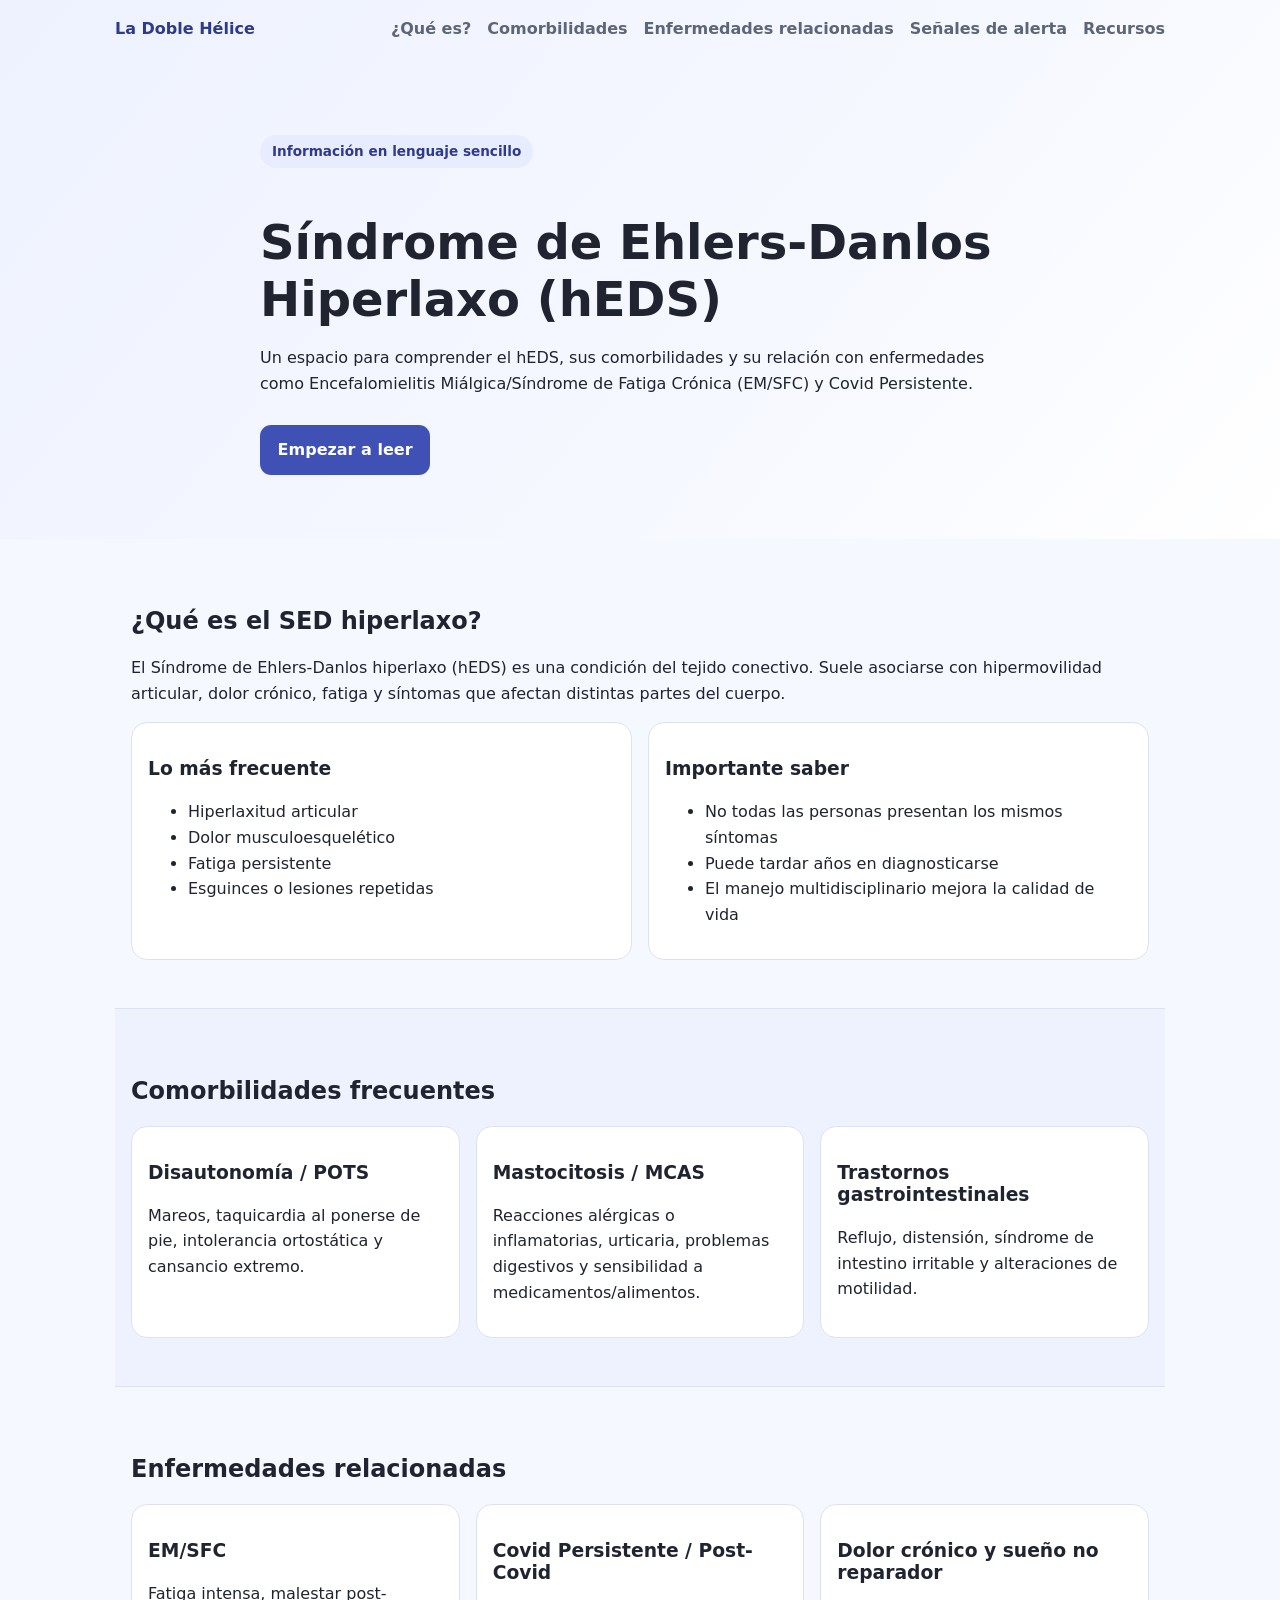
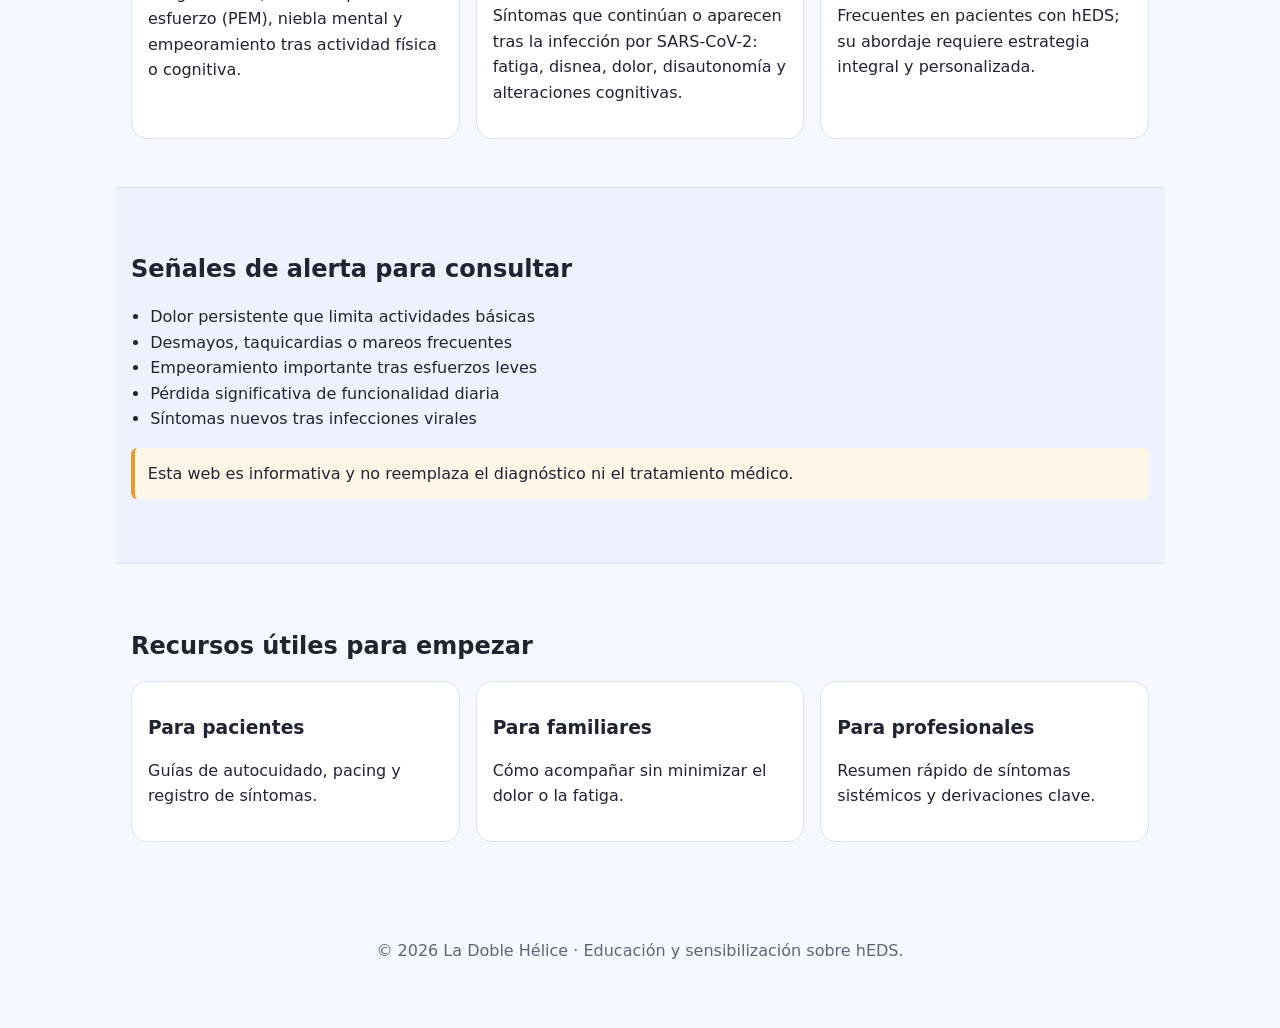
==== index.html @ 1c8bf648 "Crear sitio web informativo sobre hEDS y comorbilidades" ====
<!doctype html>
<html lang="es">
  <head>
    <meta charset="UTF-8" />
    <meta name="viewport" content="width=device-width, initial-scale=1.0" />
    <title>La Doble Hélice | SED Hiperlaxo y comorbilidades</title>
    <meta
      name="description"
      content="Información clara sobre Síndrome de Ehlers-Danlos hiperlaxo, sus comorbilidades y enfermedades relacionadas como EM/SFC y Covid Persistente."
    />
    <link rel="stylesheet" href="styles.css" />
  </head>
  <body>
    <header class="hero" id="inicio">
      <nav class="nav">
        <a class="logo" href="#inicio">La Doble Hélice</a>
        <button class="menu-btn" aria-expanded="false" aria-controls="menu">Menú</button>
        <ul id="menu" class="menu">
          <li><a href="#que-es">¿Qué es?</a></li>
          <li><a href="#comorbilidades">Comorbilidades</a></li>
          <li><a href="#relacionadas">Enfermedades relacionadas</a></li>
          <li><a href="#senales">Señales de alerta</a></li>
          <li><a href="#recursos">Recursos</a></li>
        </ul>
      </nav>

      <div class="hero-content">
        <p class="badge">Información en lenguaje sencillo</p>
        <h1>Síndrome de Ehlers-Danlos Hiperlaxo (hEDS)</h1>
        <p>
          Un espacio para comprender el hEDS, sus comorbilidades y su relación con
          enfermedades como Encefalomielitis Miálgica/Síndrome de Fatiga Crónica
          (EM/SFC) y Covid Persistente.
        </p>
        <a href="#que-es" class="btn">Empezar a leer</a>
      </div>
    </header>

    <main>
      <section id="que-es" class="section">
        <h2>¿Qué es el SED hiperlaxo?</h2>
        <p>
          El Síndrome de Ehlers-Danlos hiperlaxo (hEDS) es una condición del tejido
          conectivo. Suele asociarse con hipermovilidad articular, dolor crónico,
          fatiga y síntomas que afectan distintas partes del cuerpo.
        </p>
        <div class="cards">
          <article class="card">
            <h3>Lo más frecuente</h3>
            <ul>
              <li>Hiperlaxitud articular</li>
              <li>Dolor musculoesquelético</li>
              <li>Fatiga persistente</li>
              <li>Esguinces o lesiones repetidas</li>
            </ul>
          </article>
          <article class="card">
            <h3>Importante saber</h3>
            <ul>
              <li>No todas las personas presentan los mismos síntomas</li>
              <li>Puede tardar años en diagnosticarse</li>
              <li>El manejo multidisciplinario mejora la calidad de vida</li>
            </ul>
          </article>
        </div>
      </section>

      <section id="comorbilidades" class="section alt">
        <h2>Comorbilidades frecuentes</h2>
        <div class="cards">
          <article class="card">
            <h3>Disautonomía / POTS</h3>
            <p>
              Mareos, taquicardia al ponerse de pie, intolerancia ortostática y
              cansancio extremo.
            </p>
          </article>
          <article class="card">
            <h3>Mastocitosis / MCAS</h3>
            <p>
              Reacciones alérgicas o inflamatorias, urticaria, problemas digestivos
              y sensibilidad a medicamentos/alimentos.
            </p>
          </article>
          <article class="card">
            <h3>Trastornos gastrointestinales</h3>
            <p>
              Reflujo, distensión, síndrome de intestino irritable y alteraciones de
              motilidad.
            </p>
          </article>
        </div>
      </section>

      <section id="relacionadas" class="section">
        <h2>Enfermedades relacionadas</h2>
        <div class="cards">
          <article class="card">
            <h3>EM/SFC</h3>
            <p>
              Fatiga intensa, malestar post-esfuerzo (PEM), niebla mental y empeoramiento
              tras actividad física o cognitiva.
            </p>
          </article>
          <article class="card">
            <h3>Covid Persistente / Post-Covid</h3>
            <p>
              Síntomas que continúan o aparecen tras la infección por SARS-CoV-2:
              fatiga, disnea, dolor, disautonomía y alteraciones cognitivas.
            </p>
          </article>
          <article class="card">
            <h3>Dolor crónico y sueño no reparador</h3>
            <p>
              Frecuentes en pacientes con hEDS; su abordaje requiere estrategia integral
              y personalizada.
            </p>
          </article>
        </div>
      </section>

      <section id="senales" class="section alt">
        <h2>Señales de alerta para consultar</h2>
        <ul class="checklist">
          <li>Dolor persistente que limita actividades básicas</li>
          <li>Desmayos, taquicardias o mareos frecuentes</li>
          <li>Empeoramiento importante tras esfuerzos leves</li>
          <li>Pérdida significativa de funcionalidad diaria</li>
          <li>Síntomas nuevos tras infecciones virales</li>
        </ul>
        <p class="note">
          Esta web es informativa y no reemplaza el diagnóstico ni el tratamiento médico.
        </p>
      </section>

      <section id="recursos" class="section">
        <h2>Recursos útiles para empezar</h2>
        <div class="cards">
          <article class="card">
            <h3>Para pacientes</h3>
            <p>Guías de autocuidado, pacing y registro de síntomas.</p>
          </article>
          <article class="card">
            <h3>Para familiares</h3>
            <p>Cómo acompañar sin minimizar el dolor o la fatiga.</p>
          </article>
          <article class="card">
            <h3>Para profesionales</h3>
            <p>Resumen rápido de síntomas sistémicos y derivaciones clave.</p>
          </article>
        </div>
      </section>
    </main>

    <footer class="footer">
      <p>© <span id="year"></span> La Doble Hélice · Educación y sensibilización sobre hEDS.</p>
    </footer>

    <script src="script.js"></script>
  </body>
</html>
---- styles.css ----
:root {
  --bg: #f6f8ff;
  --surface: #ffffff;
  --primary: #3f51b5;
  --primary-dark: #2e3a8c;
  --text: #1f2430;
  --muted: #5d6678;
  --border: #dde2f2;
}

* {
  box-sizing: border-box;
}

body {
  margin: 0;
  font-family: Inter, system-ui, -apple-system, Segoe UI, Roboto, sans-serif;
  color: var(--text);
  background: var(--bg);
  line-height: 1.6;
}

.hero {
  background: linear-gradient(130deg, #eef2ff 0%, #f6f8ff 60%, #fff 100%);
  padding: 1rem 1rem 4rem;
}

.nav {
  max-width: 1050px;
  margin: 0 auto;
  display: flex;
  align-items: center;
  justify-content: space-between;
  gap: 1rem;
}

.logo {
  color: var(--primary-dark);
  font-weight: 800;
  text-decoration: none;
}

.menu {
  list-style: none;
  display: flex;
  gap: 1rem;
  margin: 0;
  padding: 0;
}

.menu a {
  text-decoration: none;
  color: var(--muted);
  font-weight: 600;
}

.menu-btn {
  display: none;
  border: 1px solid var(--border);
  background: var(--surface);
  border-radius: 0.6rem;
  padding: 0.5rem 0.8rem;
}

.hero-content {
  max-width: 760px;
  margin: 5rem auto 0;
  text-align: left;
}

.badge {
  display: inline-block;
  background: #e8ecff;
  color: var(--primary-dark);
  padding: 0.35rem 0.75rem;
  border-radius: 999px;
  font-weight: 700;
  font-size: 0.85rem;
}

h1,
h2,
h3 {
  line-height: 1.2;
}

h1 {
  font-size: clamp(2rem, 4vw, 3rem);
  margin-bottom: 0.8rem;
}

.btn {
  display: inline-block;
  text-decoration: none;
  background: var(--primary);
  color: #fff;
  padding: 0.75rem 1.1rem;
  border-radius: 0.7rem;
  font-weight: 700;
  margin-top: 0.8rem;
}

.section {
  max-width: 1050px;
  margin: 0 auto;
  padding: 3rem 1rem;
}

.alt {
  background: #eef2ff;
  border-top: 1px solid var(--border);
  border-bottom: 1px solid var(--border);
}

.cards {
  display: grid;
  gap: 1rem;
  grid-template-columns: repeat(auto-fit, minmax(220px, 1fr));
}

.card {
  background: var(--surface);
  border: 1px solid var(--border);
  border-radius: 1rem;
  padding: 1rem;
}

.checklist {
  padding-left: 1.2rem;
}

.note {
  background: #fff6e8;
  border-left: 4px solid #e29f2d;
  padding: 0.8rem;
  border-radius: 0.4rem;
}

.footer {
  text-align: center;
  padding: 2rem 1rem 3rem;
  color: var(--muted);
}

@media (max-width: 780px) {
  .menu-btn {
    display: inline-block;
  }

  .menu {
    display: none;
    position: absolute;
    top: 3.4rem;
    right: 1rem;
    flex-direction: column;
    background: #fff;
    border: 1px solid var(--border);
    border-radius: 0.8rem;
    padding: 0.8rem;
    width: 220px;
  }

  .menu.open {
    display: flex;
  }
}
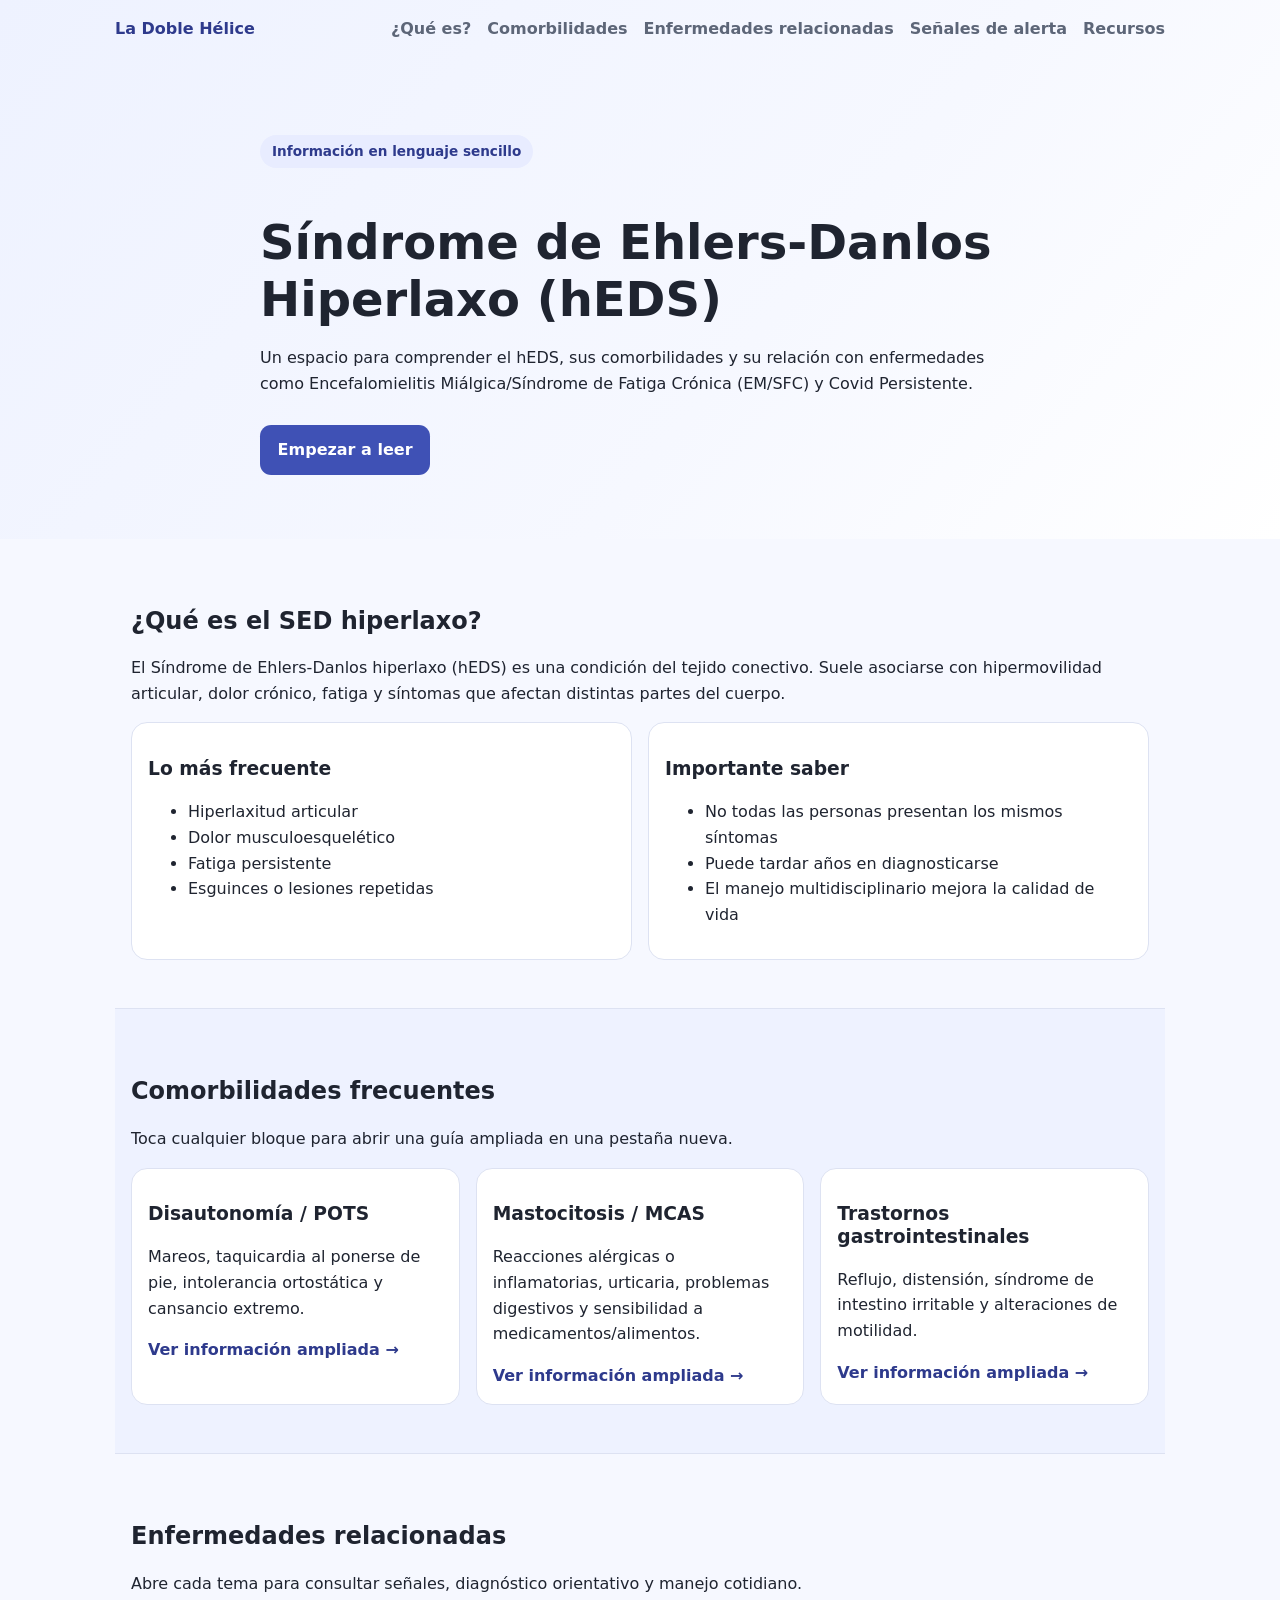
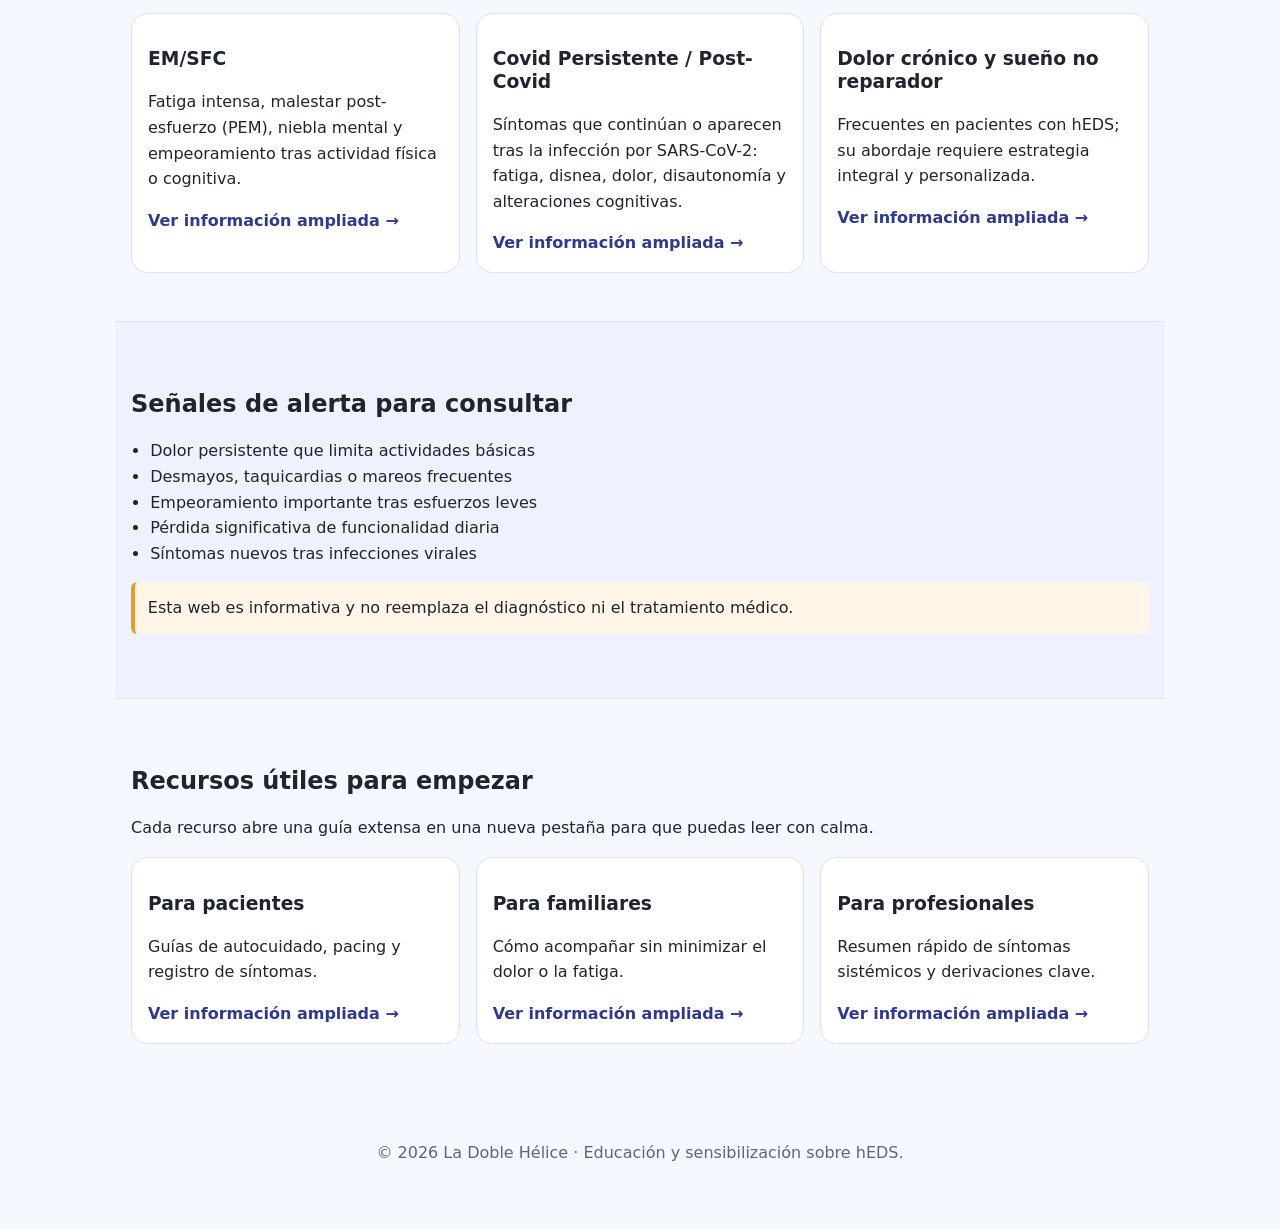
==== commit 2d346e8f: "Amplía contenidos y añade enlaces a pestañas nuevas" ====
--- a/index.html
+++ b/index.html
@@ -67,55 +67,79 @@
 
       <section id="comorbilidades" class="section alt">
         <h2>Comorbilidades frecuentes</h2>
+        <p>
+          Toca cualquier bloque para abrir una guía ampliada en una pestaña nueva.
+        </p>
         <div class="cards">
-          <article class="card">
-            <h3>Disautonomía / POTS</h3>
-            <p>
-              Mareos, taquicardia al ponerse de pie, intolerancia ortostática y
-              cansancio extremo.
-            </p>
-          </article>
-          <article class="card">
-            <h3>Mastocitosis / MCAS</h3>
-            <p>
-              Reacciones alérgicas o inflamatorias, urticaria, problemas digestivos
-              y sensibilidad a medicamentos/alimentos.
-            </p>
-          </article>
-          <article class="card">
-            <h3>Trastornos gastrointestinales</h3>
-            <p>
-              Reflujo, distensión, síndrome de intestino irritable y alteraciones de
-              motilidad.
-            </p>
-          </article>
+          <a class="card-link" href="comorbilidades.html#pots" target="_blank" rel="noopener noreferrer">
+            <article class="card">
+              <h3>Disautonomía / POTS</h3>
+              <p>
+                Mareos, taquicardia al ponerse de pie, intolerancia ortostática y
+                cansancio extremo.
+              </p>
+              <p class="card-cta">Ver información ampliada →</p>
+            </article>
+          </a>
+          <a class="card-link" href="comorbilidades.html#mcas" target="_blank" rel="noopener noreferrer">
+            <article class="card">
+              <h3>Mastocitosis / MCAS</h3>
+              <p>
+                Reacciones alérgicas o inflamatorias, urticaria, problemas digestivos
+                y sensibilidad a medicamentos/alimentos.
+              </p>
+              <p class="card-cta">Ver información ampliada →</p>
+            </article>
+          </a>
+          <a class="card-link" href="comorbilidades.html#gastro" target="_blank" rel="noopener noreferrer">
+            <article class="card">
+              <h3>Trastornos gastrointestinales</h3>
+              <p>
+                Reflujo, distensión, síndrome de intestino irritable y alteraciones de
+                motilidad.
+              </p>
+              <p class="card-cta">Ver información ampliada →</p>
+            </article>
+          </a>
         </div>
       </section>
 
       <section id="relacionadas" class="section">
         <h2>Enfermedades relacionadas</h2>
+        <p>
+          Abre cada tema para consultar señales, diagnóstico orientativo y manejo cotidiano.
+        </p>
         <div class="cards">
-          <article class="card">
-            <h3>EM/SFC</h3>
-            <p>
-              Fatiga intensa, malestar post-esfuerzo (PEM), niebla mental y empeoramiento
-              tras actividad física o cognitiva.
-            </p>
-          </article>
-          <article class="card">
-            <h3>Covid Persistente / Post-Covid</h3>
-            <p>
-              Síntomas que continúan o aparecen tras la infección por SARS-CoV-2:
-              fatiga, disnea, dolor, disautonomía y alteraciones cognitivas.
-            </p>
-          </article>
-          <article class="card">
-            <h3>Dolor crónico y sueño no reparador</h3>
-            <p>
-              Frecuentes en pacientes con hEDS; su abordaje requiere estrategia integral
-              y personalizada.
-            </p>
-          </article>
+          <a class="card-link" href="relacionadas.html#emsfc" target="_blank" rel="noopener noreferrer">
+            <article class="card">
+              <h3>EM/SFC</h3>
+              <p>
+                Fatiga intensa, malestar post-esfuerzo (PEM), niebla mental y empeoramiento
+                tras actividad física o cognitiva.
+              </p>
+              <p class="card-cta">Ver información ampliada →</p>
+            </article>
+          </a>
+          <a class="card-link" href="relacionadas.html#covid" target="_blank" rel="noopener noreferrer">
+            <article class="card">
+              <h3>Covid Persistente / Post-Covid</h3>
+              <p>
+                Síntomas que continúan o aparecen tras la infección por SARS-CoV-2:
+                fatiga, disnea, dolor, disautonomía y alteraciones cognitivas.
+              </p>
+              <p class="card-cta">Ver información ampliada →</p>
+            </article>
+          </a>
+          <a class="card-link" href="relacionadas.html#dolor-sueno" target="_blank" rel="noopener noreferrer">
+            <article class="card">
+              <h3>Dolor crónico y sueño no reparador</h3>
+              <p>
+                Frecuentes en pacientes con hEDS; su abordaje requiere estrategia integral
+                y personalizada.
+              </p>
+              <p class="card-cta">Ver información ampliada →</p>
+            </article>
+          </a>
         </div>
       </section>
 
@@ -135,19 +159,31 @@
 
       <section id="recursos" class="section">
         <h2>Recursos útiles para empezar</h2>
+        <p>
+          Cada recurso abre una guía extensa en una nueva pestaña para que puedas leer con calma.
+        </p>
         <div class="cards">
-          <article class="card">
-            <h3>Para pacientes</h3>
-            <p>Guías de autocuidado, pacing y registro de síntomas.</p>
-          </article>
-          <article class="card">
-            <h3>Para familiares</h3>
-            <p>Cómo acompañar sin minimizar el dolor o la fatiga.</p>
-          </article>
-          <article class="card">
-            <h3>Para profesionales</h3>
-            <p>Resumen rápido de síntomas sistémicos y derivaciones clave.</p>
-          </article>
+          <a class="card-link" href="recursos.html#pacientes" target="_blank" rel="noopener noreferrer">
+            <article class="card">
+              <h3>Para pacientes</h3>
+              <p>Guías de autocuidado, pacing y registro de síntomas.</p>
+              <p class="card-cta">Ver información ampliada →</p>
+            </article>
+          </a>
+          <a class="card-link" href="recursos.html#familiares" target="_blank" rel="noopener noreferrer">
+            <article class="card">
+              <h3>Para familiares</h3>
+              <p>Cómo acompañar sin minimizar el dolor o la fatiga.</p>
+              <p class="card-cta">Ver información ampliada →</p>
+            </article>
+          </a>
+          <a class="card-link" href="recursos.html#profesionales" target="_blank" rel="noopener noreferrer">
+            <article class="card">
+              <h3>Para profesionales</h3>
+              <p>Resumen rápido de síntomas sistémicos y derivaciones clave.</p>
+              <p class="card-cta">Ver información ampliada →</p>
+            </article>
+          </a>
         </div>
       </section>
     </main>
--- a/styles.css
+++ b/styles.css
@@ -118,11 +118,31 @@
   grid-template-columns: repeat(auto-fit, minmax(220px, 1fr));
 }
 
+.card-link {
+  text-decoration: none;
+  color: inherit;
+}
+
 .card {
   background: var(--surface);
   border: 1px solid var(--border);
   border-radius: 1rem;
   padding: 1rem;
+  height: 100%;
+  transition: transform 0.2s ease, box-shadow 0.2s ease, border-color 0.2s ease;
+}
+
+.card-link:hover .card,
+.card-link:focus-visible .card {
+  transform: translateY(-3px);
+  border-color: var(--primary);
+  box-shadow: 0 8px 20px rgba(63, 81, 181, 0.16);
+}
+
+.card-cta {
+  margin-bottom: 0;
+  color: var(--primary-dark);
+  font-weight: 700;
 }
 
 .checklist {
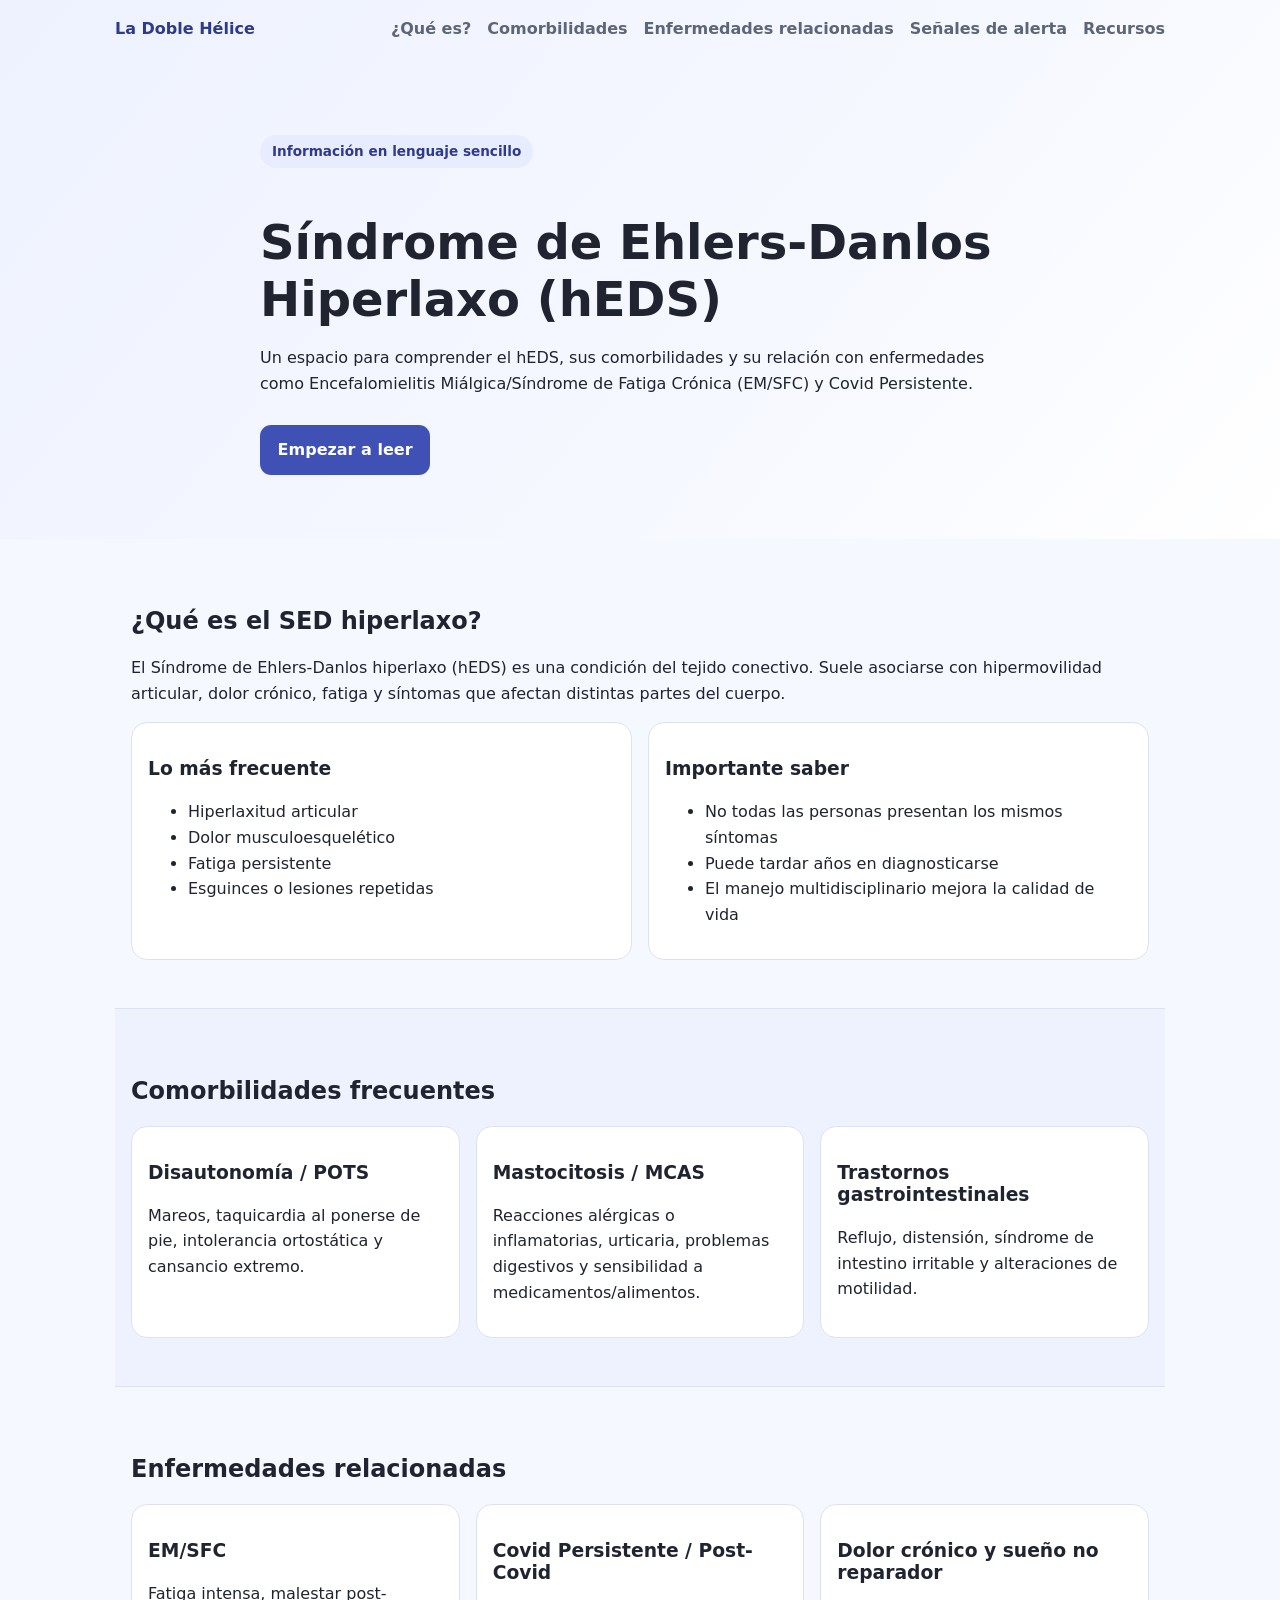
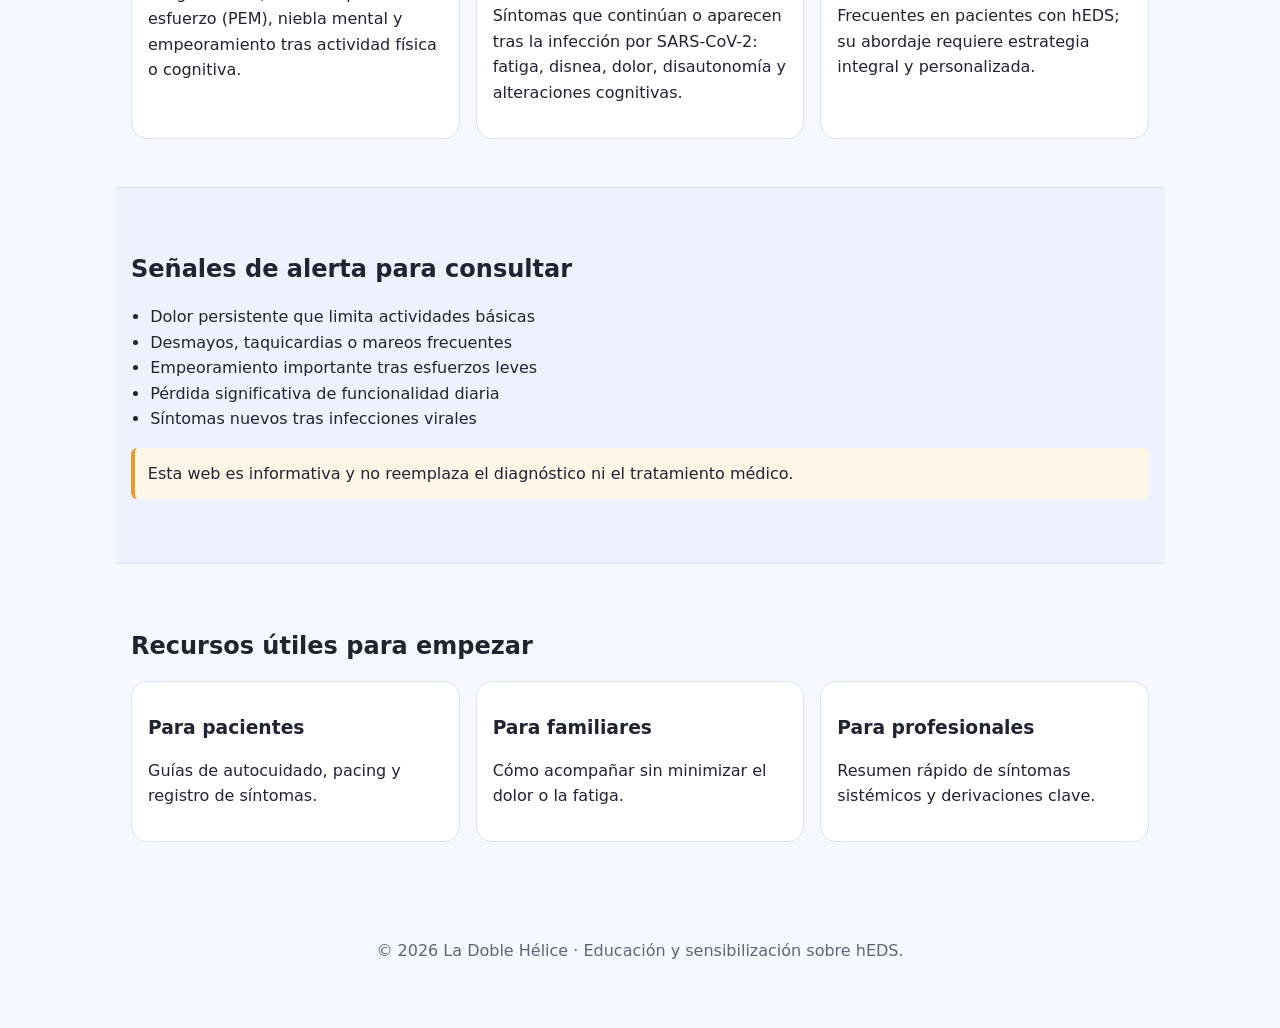
==== commit 5affc0d1: "Merge 2f974e03df48bd85bf3da53d73ef66f792ed2f91 into ae29f55009b913c8ad04817347a52051350ba493" ====
--- a/index.html
+++ b/index.html
@@ -67,79 +67,55 @@
 
       <section id="comorbilidades" class="section alt">
         <h2>Comorbilidades frecuentes</h2>
-        <p>
-          Toca cualquier bloque para abrir una guía ampliada en una pestaña nueva.
-        </p>
         <div class="cards">
-          <a class="card-link" href="comorbilidades.html#pots" target="_blank" rel="noopener noreferrer">
-            <article class="card">
-              <h3>Disautonomía / POTS</h3>
-              <p>
-                Mareos, taquicardia al ponerse de pie, intolerancia ortostática y
-                cansancio extremo.
-              </p>
-              <p class="card-cta">Ver información ampliada →</p>
-            </article>
-          </a>
-          <a class="card-link" href="comorbilidades.html#mcas" target="_blank" rel="noopener noreferrer">
-            <article class="card">
-              <h3>Mastocitosis / MCAS</h3>
-              <p>
-                Reacciones alérgicas o inflamatorias, urticaria, problemas digestivos
-                y sensibilidad a medicamentos/alimentos.
-              </p>
-              <p class="card-cta">Ver información ampliada →</p>
-            </article>
-          </a>
-          <a class="card-link" href="comorbilidades.html#gastro" target="_blank" rel="noopener noreferrer">
-            <article class="card">
-              <h3>Trastornos gastrointestinales</h3>
-              <p>
-                Reflujo, distensión, síndrome de intestino irritable y alteraciones de
-                motilidad.
-              </p>
-              <p class="card-cta">Ver información ampliada →</p>
-            </article>
-          </a>
+          <article class="card">
+            <h3>Disautonomía / POTS</h3>
+            <p>
+              Mareos, taquicardia al ponerse de pie, intolerancia ortostática y
+              cansancio extremo.
+            </p>
+          </article>
+          <article class="card">
+            <h3>Mastocitosis / MCAS</h3>
+            <p>
+              Reacciones alérgicas o inflamatorias, urticaria, problemas digestivos
+              y sensibilidad a medicamentos/alimentos.
+            </p>
+          </article>
+          <article class="card">
+            <h3>Trastornos gastrointestinales</h3>
+            <p>
+              Reflujo, distensión, síndrome de intestino irritable y alteraciones de
+              motilidad.
+            </p>
+          </article>
         </div>
       </section>
 
       <section id="relacionadas" class="section">
         <h2>Enfermedades relacionadas</h2>
-        <p>
-          Abre cada tema para consultar señales, diagnóstico orientativo y manejo cotidiano.
-        </p>
         <div class="cards">
-          <a class="card-link" href="relacionadas.html#emsfc" target="_blank" rel="noopener noreferrer">
-            <article class="card">
-              <h3>EM/SFC</h3>
-              <p>
-                Fatiga intensa, malestar post-esfuerzo (PEM), niebla mental y empeoramiento
-                tras actividad física o cognitiva.
-              </p>
-              <p class="card-cta">Ver información ampliada →</p>
-            </article>
-          </a>
-          <a class="card-link" href="relacionadas.html#covid" target="_blank" rel="noopener noreferrer">
-            <article class="card">
-              <h3>Covid Persistente / Post-Covid</h3>
-              <p>
-                Síntomas que continúan o aparecen tras la infección por SARS-CoV-2:
-                fatiga, disnea, dolor, disautonomía y alteraciones cognitivas.
-              </p>
-              <p class="card-cta">Ver información ampliada →</p>
-            </article>
-          </a>
-          <a class="card-link" href="relacionadas.html#dolor-sueno" target="_blank" rel="noopener noreferrer">
-            <article class="card">
-              <h3>Dolor crónico y sueño no reparador</h3>
-              <p>
-                Frecuentes en pacientes con hEDS; su abordaje requiere estrategia integral
-                y personalizada.
-              </p>
-              <p class="card-cta">Ver información ampliada →</p>
-            </article>
-          </a>
+          <article class="card">
+            <h3>EM/SFC</h3>
+            <p>
+              Fatiga intensa, malestar post-esfuerzo (PEM), niebla mental y empeoramiento
+              tras actividad física o cognitiva.
+            </p>
+          </article>
+          <article class="card">
+            <h3>Covid Persistente / Post-Covid</h3>
+            <p>
+              Síntomas que continúan o aparecen tras la infección por SARS-CoV-2:
+              fatiga, disnea, dolor, disautonomía y alteraciones cognitivas.
+            </p>
+          </article>
+          <article class="card">
+            <h3>Dolor crónico y sueño no reparador</h3>
+            <p>
+              Frecuentes en pacientes con hEDS; su abordaje requiere estrategia integral
+              y personalizada.
+            </p>
+          </article>
         </div>
       </section>
 
@@ -159,31 +135,19 @@
 
       <section id="recursos" class="section">
         <h2>Recursos útiles para empezar</h2>
-        <p>
-          Cada recurso abre una guía extensa en una nueva pestaña para que puedas leer con calma.
-        </p>
         <div class="cards">
-          <a class="card-link" href="recursos.html#pacientes" target="_blank" rel="noopener noreferrer">
-            <article class="card">
-              <h3>Para pacientes</h3>
-              <p>Guías de autocuidado, pacing y registro de síntomas.</p>
-              <p class="card-cta">Ver información ampliada →</p>
-            </article>
-          </a>
-          <a class="card-link" href="recursos.html#familiares" target="_blank" rel="noopener noreferrer">
-            <article class="card">
-              <h3>Para familiares</h3>
-              <p>Cómo acompañar sin minimizar el dolor o la fatiga.</p>
-              <p class="card-cta">Ver información ampliada →</p>
-            </article>
-          </a>
-          <a class="card-link" href="recursos.html#profesionales" target="_blank" rel="noopener noreferrer">
-            <article class="card">
-              <h3>Para profesionales</h3>
-              <p>Resumen rápido de síntomas sistémicos y derivaciones clave.</p>
-              <p class="card-cta">Ver información ampliada →</p>
-            </article>
-          </a>
+          <article class="card">
+            <h3>Para pacientes</h3>
+            <p>Guías de autocuidado, pacing y registro de síntomas.</p>
+          </article>
+          <article class="card">
+            <h3>Para familiares</h3>
+            <p>Cómo acompañar sin minimizar el dolor o la fatiga.</p>
+          </article>
+          <article class="card">
+            <h3>Para profesionales</h3>
+            <p>Resumen rápido de síntomas sistémicos y derivaciones clave.</p>
+          </article>
         </div>
       </section>
     </main>
--- a/styles.css
+++ b/styles.css
@@ -118,31 +118,11 @@
   grid-template-columns: repeat(auto-fit, minmax(220px, 1fr));
 }
 
-.card-link {
-  text-decoration: none;
-  color: inherit;
-}
-
 .card {
   background: var(--surface);
   border: 1px solid var(--border);
   border-radius: 1rem;
   padding: 1rem;
-  height: 100%;
-  transition: transform 0.2s ease, box-shadow 0.2s ease, border-color 0.2s ease;
-}
-
-.card-link:hover .card,
-.card-link:focus-visible .card {
-  transform: translateY(-3px);
-  border-color: var(--primary);
-  box-shadow: 0 8px 20px rgba(63, 81, 181, 0.16);
-}
-
-.card-cta {
-  margin-bottom: 0;
-  color: var(--primary-dark);
-  font-weight: 700;
 }
 
 .checklist {
